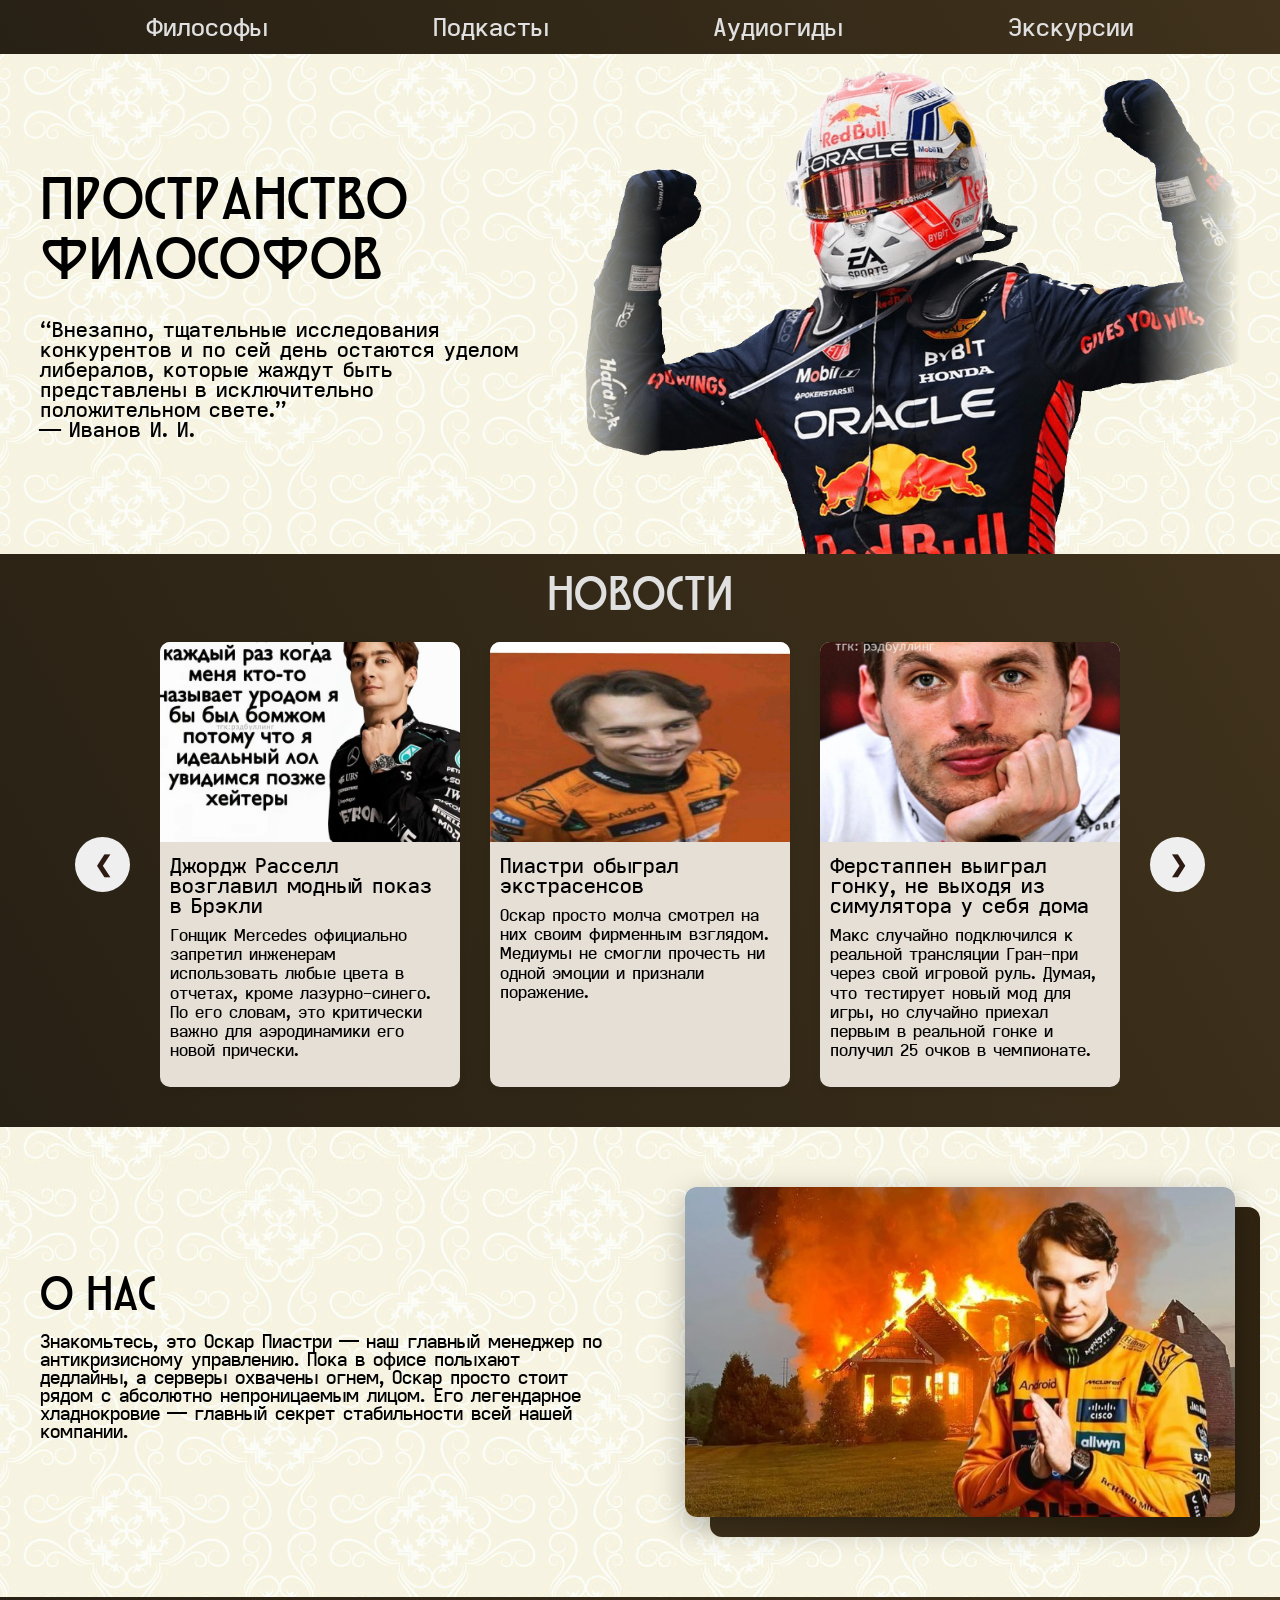
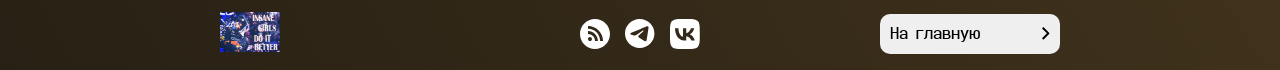
==== index.html @ c32da579 "aayyyy release beta" ====
<!DOCTYPE html>
<html lang="ru">
<head>
    <meta charset="UTF-8">
    <meta name="viewport" content="width=device-width, initial-scale=1.0">
    <link rel="stylesheet" href="css/reset.css">
    <link rel="stylesheet" href="css/normalize.css">
    <link rel="stylesheet" href="css/waaaaa.css">
    <script defer src="js/script.js"></script>
    <title>пупупу...</title>
</head>
<body>
    <header id = 'mew'>
        <nav class="navmenu-header">
            <div class="container">
                <ul class="navmenu-header__list" id="menu-links">
                    <li class="navmenu-header__item"><a class="navmenu-header__link" href="persona.html">Философы</a></li> 
                    <li class="navmenu-header__item"><a href="page2.html" class="navmenu-header__link">Подкасты</a></li>
                    <li class="navmenu-header__item"><a href="page3.html" class="navmenu-header__link">Аудиогиды</a></li>
                    <li class="navmenu-header__item"><a href="page4.html" class="navmenu-header__link">Экскурсии</a></li>
                </ul>
                <button class="navmenu-header__burg" id="burger-btn">
                    <span></span>
                    <span></span>
                    <span></span>
                </button>
            </div>
        </nav>
    </header>
    <main>
        <section class="sec1">
            <div class="container">
                <div class="sec1__left">
                    <h1 class="sec1__title">пространство философов</h1>
                    <p class="sec1__text">“Внезапно, тщательные исследования конкурентов и по сей день остаются уделом либералов, которые жаждут быть представлены в исключительно положительном свете.”<br>— Иванов И. И.</p>
                </div>
                <div class="sec1__right">
                    <img class="sec1__img" src="Плейсхолдеры/testwithouterase.png" alt="">
                </div>
            </div>
        </section>
        <section class="sec2">
            <div class="container">
                <h2 class="sec2__title">Новости</h2>
                <div class = "sec2__feed">
                    <button class="feed__btn" id="prev-btn">&#10094;</button>
                    <div class="sec2__feed-track" id="feed-container">
                        <div class="news-elem">
                            <img class="news-elem__img" src="Плейсхолдеры/chsv.png" alt="">
                            <h4 class="news-elem__title">Джордж Расселл возглавил модный показ в Брэкли</h4>
                            <p class="news-elem__text">Гонщик Mercedes официально запретил инженерам использовать любые цвета в отчетах, кроме лазурно-синего. По его словам, это критически важно для аэродинамики его новой прически.</p>
                        </div>
                        <div class="news-elem">
                            <img class="news-elem__img" src="Плейсхолдеры/hehe.png" alt="">
                            <h4 class="news-elem__title">Пиастри обыграл экстрасенсов</h4>
                            <p class="news-elem__text">Оскар просто молча смотрел на них своим фирменным взглядом. Медиумы не смогли прочесть ни одной эмоции и признали поражение.</p>
                        </div>
                        <div class="news-elem">
                            <img class="news-elem__img" src="Плейсхолдеры/maxxx.png" alt="">
                            <h4 class="news-elem__title"> Ферстаппен выиграл гонку, не выходя из симулятора у себя дома</h4>
                            <p class="news-elem__text">Макс случайно подключился к реальной трансляции Гран-при через свой игровой руль. Думая, что тестирует новый мод для игры, но случайно приехал первым в реальной гонке и получил 25 очков в чемпионате.</p>
                        </div>
                        <div class="news-elem">
                            <img class="news-elem__img" src="Плейсхолдеры/georgeeee.png" alt="">
                            <h4 class="news-elem__title"> Джордж Расселл ушел в монастырь ради Т-позы</h4>
                            <p class="news-elem__text"> Пилот Mercedes решил прокачать свое ментальное здоровье и отправился в горы. Местные жители утверждают, что Джордж уже три дня неподвижно стоит на вершине холма с раскинутыми руками, ловя сигналы Wi-Fi и идеальный баланс болида.</p>
                        </div>
                        <div class="news-elem">
                            <img class="news-elem__img" src="Плейсхолдеры/mxx.png" alt="">
                            <h4 class="news-elem__title"> Девушки рулят в Red Bull</h4>
                            <p class="news-elem__text">Команда официально признала, что женская половина фанатов разбирается в тактике пит-стопов намного лучше штатных инженеров. Болельщицы требуют выдать им болид.</p>
                        </div>
                    </div>
                    <button class="feed__btn" id = "next-btn">&#10095;</button>
                </div>
            </div>
        </section>
        <section class="sec3">
            <div class="container">
                <div class="sec3__left">
                    <h2 class="sec3__title">О нас</h2>
                    <p class="sec3__text">Знакомьтесь, это Оскар Пиастри — наш главный менеджер по антикризисному управлению. Пока в офисе полыхают дедлайны, а серверы охвачены огнем, Оскар просто стоит рядом с абсолютно непроницаемым лицом. Его легендарное хладнокровие — главный секрет стабильности всей нашей компании.</p>
                </div>
                <div class="sec3__right">
                    <div class="sec3__dec">
                        <div class="sec3__dec--bg"></div>
                        <img class="sec3__dec--img" src="Плейсхолдеры/wallap.png" alt="">
                    </div>
                </div>
            </div>
        </section>
    </main>
    <footer>
        <nav class="navmenu-footer">
            <div class="container">
                <a href="#mew"><img class="navmenu-footer__logo" src="Плейсхолдеры/mxx.png" alt=""></a>
                <div class="navmenu-footer__socmedia">
                    <img class="navmenu-footer__img" src="icons/rhs.svg" alt="">
                    <img class="navmenu-footer__img" src="icons/tg.svg" alt="">
                    <img class="navmenu-footer__img" src="icons/vk.svg" alt="">
                </div>
                <a href="#mew"><button class="navmenu-footer__btn"><div>На главную</div> <img src="icons/arrRIGHT.svg" alt=""></button></a>
                <button class="btn-up" id="btn-up">&#10096;</button>
            </div>
        </nav>
    </footer>
</body>
</html>
---- css/waaaaa.css ----
@charset "UTF-8";
* {
  box-sizing: border-box;
}

html {
  scroll-behavior: smooth;
}

@font-face {
  font-family: "wow";
  src: url(../fonts/fontbig.woff);
}
@font-face {
  font-family: "wowsmall";
  src: url(../fonts/ZapusSans-Medium.woff);
}
body {
  background-image: url(../img/background.png);
}

.container {
  max-width: 1200px;
  margin: 0 auto;
}
@media (min-width: 481px) and (max-width: 1024px) {
  .container {
    padding: 0 40px;
  }
}
@media (min-width: 1025px) and (max-width: 1200px) {
  .container {
    padding: 0 40px;
  }
}
@media (min-width: 371px) and (max-width: 480px) {
  .container {
    padding: 0 20px;
  }
}
@media (max-width: 370px) {
  .container {
    padding: 0 20px;
  }
}

.navmenu-header {
  background: linear-gradient(60deg, #272014 0%, #40321C 100%);
  padding: 15px 0;
}
.navmenu-header__list {
  display: flex;
  flex-direction: row;
  justify-content: space-evenly;
  gap: 60px;
}
@media (min-width: 481px) and (max-width: 1024px) {
  .navmenu-header__list {
    gap: 30px;
  }
}
@media (min-width: 371px) and (max-width: 480px) {
  .navmenu-header__list::before {
    content: "";
    position: absolute;
    top: -18px;
    right: 7px;
    border-left: 10px solid transparent;
    border-right: 10px solid transparent;
    border-bottom: 14px solid #222222;
    width: 0;
    height: 0;
  }
  .navmenu-header__list {
    display: flex;
    flex-direction: column;
    align-items: flex-start;
    gap: 20px;
    padding: 20px;
    position: fixed;
    top: 70px;
    right: 5%;
    width: 170px;
    background: #222222;
    border-radius: 8px;
    box-shadow: 0 10px 25px rgba(0, 0, 0, 0.5);
    z-index: 100;
    opacity: 0;
    visibility: hidden;
    transform: translateY(-10px);
    transition: transform 0.3s ease, opacity 0.3s ease, visibility 0.3s ease;
  }
}
@media (max-width: 370px) {
  .navmenu-header__list::before {
    content: "";
    position: absolute;
    top: -18px;
    right: 7px;
    border-left: 10px solid transparent;
    border-right: 10px solid transparent;
    border-bottom: 14px solid #222222;
    width: 0;
    height: 0;
  }
  .navmenu-header__list {
    display: flex;
    flex-direction: column;
    align-items: flex-start;
    gap: 20px;
    padding: 20px;
    position: fixed;
    top: 70px;
    right: 5%;
    width: 170px;
    background: #222222;
    border-radius: 8px;
    box-shadow: 0 10px 25px rgba(0, 0, 0, 0.5);
    z-index: 100;
    opacity: 0;
    visibility: hidden;
    transform: translateY(-10px);
    transition: transform 0.3s ease, opacity 0.3s ease, visibility 0.3s ease;
  }
}
@media (min-width: 371px) and (max-width: 480px) {
  .navmenu-header__list--open {
    opacity: 1 !important;
    visibility: visible !important;
    transform: translateY(0) !important;
  }
}
@media (max-width: 370px) {
  .navmenu-header__list--open {
    opacity: 1 !important;
    visibility: visible !important;
    transform: translateY(0) !important;
  }
}
.navmenu-header__burg {
  display: none;
}
@media (max-width: 370px) {
  .navmenu-header__burg {
    z-index: 101;
    display: flex;
    flex-direction: column;
    justify-content: space-between;
    width: 30px;
    height: 20px;
    background: transparent;
    border: none;
    cursor: pointer;
    padding: 0;
    margin-left: auto;
  }
  .navmenu-header__burg span {
    display: block;
    width: 100%;
    height: 3px;
    background: #e0e0e0;
    border-radius: 2px;
  }
}
@media (min-width: 371px) and (max-width: 480px) {
  .navmenu-header__burg {
    z-index: 101;
    display: flex;
    flex-direction: column;
    justify-content: space-between;
    width: 30px;
    height: 20px;
    background: transparent;
    border: none;
    cursor: pointer;
    padding: 0;
    margin-left: auto;
  }
  .navmenu-header__burg span {
    display: block;
    width: 100%;
    height: 3px;
    background: #e0e0e0;
    border-radius: 2px;
  }
}
.navmenu-header__item {
  font-family: "wowsmall";
  color: #e0e0e0;
  font-size: 24px;
}
@media (min-width: 481px) and (max-width: 1024px) {
  .navmenu-header__item {
    font-size: 20px;
  }
}
@media (min-width: 371px) and (max-width: 480px) {
  .navmenu-header__item {
    font-size: 20px;
  }
}
@media (max-width: 370px) {
  .navmenu-header__item {
    font-size: 20px;
  }
}
.navmenu-header__link {
  position: relative;
  text-decoration: none;
  color: #e0e0e0;
  display: inline-block;
}
.navmenu-header__link::after {
  content: "";
  position: absolute;
  bottom: -2px;
  left: 50%;
  width: 0;
  height: 3px;
  background-color: #e0e0e0;
  transition: width 0.3s ease, left 0.3s ease;
}
.navmenu-header__link:hover::after {
  left: 0;
  width: 100%;
}

.sec1 .container {
  display: flex;
  justify-content: space-between;
  align-items: center;
  gap: 40px;
}
@media (min-width: 481px) and (max-width: 1024px) {
  .sec1 .container {
    gap: 30px;
  }
}
@media (min-width: 371px) and (max-width: 480px) {
  .sec1 .container {
    margin-top: 15px;
    align-items: center;
    flex-direction: column;
    gap: 10px;
  }
}
@media (max-width: 370px) {
  .sec1 .container {
    margin-top: 15px;
    align-items: center;
    flex-direction: column;
    gap: 10px;
  }
}
.sec1__left {
  max-width: 40%;
  display: flex;
  flex-direction: column;
}
@media (min-width: 481px) and (max-width: 1024px) {
  .sec1__left {
    max-width: 70%;
  }
}
@media (min-width: 371px) and (max-width: 480px) {
  .sec1__left {
    max-width: 100%;
  }
}
@media (max-width: 370px) {
  .sec1__left {
    max-width: 100%;
  }
}
.sec1__title {
  font-family: "wow";
  font-size: 60px;
  margin: 15px 0;
}
@media (min-width: 481px) and (max-width: 1024px) {
  .sec1__title {
    font-size: 48px;
    margin-bottom: 20px;
  }
}
@media (min-width: 371px) and (max-width: 480px) {
  .sec1__title {
    font-size: 48px;
    margin-bottom: 0;
  }
}
@media (max-width: 370px) {
  .sec1__title {
    font-size: 45px;
    margin-bottom: 0;
  }
}
.sec1__text {
  font-family: "wowsmall";
  margin: 10px 0;
  font-size: 20px;
}
@media (min-width: 371px) and (max-width: 480px) {
  .sec1__text {
    font-size: 18px;
    max-width: 100%;
    margin-bottom: 15px;
  }
}
@media (max-width: 370px) {
  .sec1__text {
    font-size: 18px;
    max-width: 100%;
    margin-bottom: 15px;
  }
}
.sec1__right {
  display: flex;
  max-width: 70%;
  -webkit-mask-image: linear-gradient(to left, rgba(0, 0, 0, 0) 0%, rgb(0, 0, 0) 15%, rgb(0, 0, 0) 85%, rgba(0, 0, 0, 0) 100%);
  mask-image: linear-gradient(to left, rgba(0, 0, 0, 0) 0%, rgb(0, 0, 0) 15%, rgb(0, 0, 0) 85%, rgba(0, 0, 0, 0) 100%);
}
@media (min-width: 481px) and (max-width: 1024px) {
  .sec1__right {
    max-width: 50%;
  }
}
@media (min-width: 371px) and (max-width: 480px) {
  .sec1__right {
    max-width: 100%;
  }
}
@media (max-width: 370px) {
  .sec1__right {
    max-width: 100%;
  }
}
.sec1__img {
  width: 100%;
  max-width: 950px;
  height: 500px;
  -o-object-fit: cover;
     object-fit: cover;
}
@media (min-width: 481px) and (max-width: 1024px) {
  .sec1__img {
    width: 384px;
    height: 520px;
  }
}
@media (min-width: 371px) and (max-width: 480px) {
  .sec1__img {
    clip-path: inset(0 0 15% 0);
    margin-top: -15px;
    margin-bottom: -30%;
  }
}
@media (max-width: 370px) {
  .sec1__img {
    clip-path: inset(0 0 15% 0);
    margin-top: -15px;
    margin-bottom: -30%;
  }
}

.sec2 {
  background: linear-gradient(60deg, #272014 0%, #40321C 100%);
  padding: 10px 0 30px 0;
}
.sec2 .container {
  display: flex;
  flex-direction: column;
  align-items: center;
}
@media (min-width: 481px) and (max-width: 1024px) {
  .sec2 .container {
    padding: 0 40px;
  }
}
.sec2__title {
  font-family: "wow";
  color: #e0e0e0;
  margin: 10px;
  font-size: 48px;
}
@media (min-width: 481px) and (max-width: 1024px) {
  .sec2__title {
    font-size: 40px;
  }
}
.sec2__feed {
  display: flex;
  flex-direction: row;
  align-items: center; /* Центрирует стрелки и дорожку по вертикали */
  justify-content: center; /* Центрирует всю пачку по центру экрана */
  gap: 30px;
}
.sec2__feed-track {
  display: flex;
  flex-direction: row;
  gap: 30px;
  max-width: 960px;
  overflow-x: auto;
  scroll-behavior: smooth;
}
.sec2__feed-track::-webkit-scrollbar {
  display: none;
}
@media (min-width: 481px) and (max-width: 1024px) {
  .sec2__feed-track {
    width: 630px;
    justify-content: flex-start;
    -webkit-mask-image: linear-gradient(to right, rgba(0, 0, 0, 0) 0%, rgb(0, 0, 0) 20%, rgb(0, 0, 0) 80%, rgba(0, 0, 0, 0) 100%);
    mask-image: linear-gradient(to right, rgba(0, 0, 0, 0) 0%, rgb(0, 0, 0) 5%, rgb(0, 0, 0) 95%, rgba(0, 0, 0, 0) 100%);
  }
}
@media (min-width: 1025px) and (max-width: 1200px) {
  .sec2__feed-track {
    width: 640px;
    padding: 0 10px 0 10px;
    -webkit-mask-image: linear-gradient(to right, rgba(0, 0, 0, 0) 0%, rgb(0, 0, 0) 5%, rgb(0, 0, 0) 95%, rgba(0, 0, 0, 0) 100%);
            mask-image: linear-gradient(to right, rgba(0, 0, 0, 0) 0%, rgb(0, 0, 0) 5%, rgb(0, 0, 0) 95%, rgba(0, 0, 0, 0) 100%);
  }
}
@media (min-width: 371px) and (max-width: 480px) {
  .sec2__feed-track {
    padding: 0 20px;
    width: 375px;
    -webkit-mask-image: linear-gradient(to right, rgba(0, 0, 0, 0) 0%, rgb(0, 0, 0) 5%, rgb(0, 0, 0) 95%, rgba(0, 0, 0, 0) 100%);
            mask-image: linear-gradient(to right, rgba(0, 0, 0, 0) 0%, rgb(0, 0, 0) 5%, rgb(0, 0, 0) 95%, rgba(0, 0, 0, 0) 100%);
  }
}
@media (max-width: 370px) {
  .sec2__feed-track {
    padding: 0 10px;
    width: 320px;
    -webkit-mask-image: linear-gradient(to right, rgba(0, 0, 0, 0) 0%, rgb(0, 0, 0) 5%, rgb(0, 0, 0) 95%, rgba(0, 0, 0, 0) 100%);
            mask-image: linear-gradient(to right, rgba(0, 0, 0, 0) 0%, rgb(0, 0, 0) 5%, rgb(0, 0, 0) 95%, rgba(0, 0, 0, 0) 100%);
  }
}

.feed__btn {
  width: 55px;
  height: 55px;
  border-radius: 50%;
  border: none;
  padding: 8px;
  cursor: pointer;
  flex-shrink: 0;
  display: flex;
  align-items: center;
  justify-content: center;
  font-size: 22px;
  font-weight: 900;
  line-height: 0;
  color: #2D1A12;
  transition: background-color 0.2s ease;
}
@media (min-width: 481px) and (max-width: 1024px) {
  .feed__btn {
    display: none;
  }
}
@media (min-width: 371px) and (max-width: 480px) {
  .feed__btn {
    display: none;
  }
}
@media (max-width: 370px) {
  .feed__btn {
    display: none;
  }
}
.feed__btn:hover {
  background-color: #ccc6c6;
}
.feed__btn:active {
  background-color: #e0e0e0;
  transform: scale(0.96);
}
.feed__btn img {
  width: 10px;
  height: auto;
  display: block;
}

.news-elem {
  margin: 10px 0 10px 0;
  border-radius: 10px;
  height: 445px;
  width: 300px;
  flex-shrink: 0;
  background-color: #E6DFD6;
  box-shadow: 0 4px 10px rgba(0, 0, 0, 0.05);
  transition: margin-top 0.3s ease, box-shadow 0.3s ease;
}
@media (min-width: 481px) and (max-width: 1024px) {
  .news-elem {
    width: 50%;
    height: 450px;
  }
}
@media (min-width: 1025px) and (max-width: 1200px) {
  .news-elem {
    max-width: 100%;
    height: 445px;
  }
}
@media (min-width: 371px) and (max-width: 480px) {
  .news-elem {
    width: 100%;
    height: 420px;
  }
}
@media (max-width: 370px) {
  .news-elem {
    width: 300px;
    height: 450px;
  }
}
.news-elem:hover {
  margin-top: 0px;
  box-shadow: 0 15px 30px rgba(0, 0, 0, 0.15);
}
.news-elem__title {
  font-family: "wowsmall";
  font-weight: 500;
  font-size: 20px;
  margin: 10px 10px;
}
@media (min-width: 481px) and (max-width: 1024px) {
  .news-elem__title {
    font-size: 18px;
  }
}
.news-elem__text {
  font-family: "wowsmall";
  margin: 10px 10px;
  font-size: 16px;
  line-height: 1.2;
}
.news-elem__img {
  border-radius: 10px 10px 0 0;
  width: 100%;
  height: 200px;
  -o-object-fit: cover;
     object-fit: cover;
}

.sec3 {
  padding: 60px 0 80px 0;
}
@media (min-width: 481px) and (max-width: 1024px) {
  .sec3 {
    padding: 30px 0 50px 0;
  }
}
@media (max-width: 370px) {
  .sec3 {
    padding: 30px 0 50px 0;
  }
}
@media (min-width: 371px) and (max-width: 480px) {
  .sec3 {
    padding: 30px 0 50px 0;
  }
}
.sec3 .container {
  display: flex;
  flex-direction: row;
  align-items: center;
  justify-content: space-between;
  gap: 50px;
}
@media (min-width: 481px) and (max-width: 1024px) {
  .sec3 .container {
    gap: 30px;
  }
}
@media (min-width: 371px) and (max-width: 480px) {
  .sec3 .container {
    flex-direction: column;
    gap: 30px;
  }
}
@media (max-width: 370px) {
  .sec3 .container {
    flex-direction: column;
    gap: 30px;
  }
}
.sec3__title {
  font-family: "wow";
  font-size: 48px;
  margin: 10px 0;
}
@media (min-width: 481px) and (max-width: 1024px) {
  .sec3__title {
    font-size: 40px;
  }
}
.sec3__text {
  font-family: "wowsmall";
  font-size: 18px;
}
.sec3__left {
  flex: 1;
  color: black;
}
@media (max-width: 370px) {
  .sec3__left {
    width: 100%;
  }
}
@media (min-width: 371px) and (max-width: 480px) {
  .sec3__left {
    width: 100%;
  }
}
@media (min-width: 481px) and (max-width: 1024px) {
  .sec3__left {
    max-width: 70%;
  }
}
@media (min-width: 1025px) and (max-width: 1200px) {
  .sec3__left {
    max-width: 60%;
  }
}
.sec3__right {
  flex: 1;
  display: flex;
  justify-content: flex-end;
}
@media (max-width: 370px) {
  .sec3__right {
    width: 100%;
    display: flex;
    justify-content: center;
    height: 320px;
  }
}
@media (min-width: 371px) and (max-width: 480px) {
  .sec3__right {
    width: 100%;
    display: flex;
    justify-content: center;
    height: 320px;
  }
}
@media (min-width: 481px) and (max-width: 1024px) {
  .sec3__right {
    max-width: 30%;
  }
}
@media (min-width: 1025px) and (max-width: 1200px) {
  .sec3__right {
    max-width: 40%;
  }
}
.sec3__dec {
  position: relative;
  width: 550px;
  height: 330px;
}
@media (max-width: 370px) {
  .sec3__dec {
    width: 300px;
    height: 300px;
  }
}
@media (min-width: 371px) and (max-width: 480px) {
  .sec3__dec {
    width: 320px;
    height: 300px;
  }
}
@media (min-width: 481px) and (max-width: 1024px) {
  .sec3__dec {
    width: 100%;
    height: 300px;
  }
}
@media (min-width: 1025px) and (max-width: 1200px) {
  .sec3__dec {
    width: 100%;
    height: 300px;
  }
}
.sec3__dec--img {
  position: absolute;
  top: 0;
  left: -5px;
  width: 100%;
  height: 100%;
  -o-object-fit: cover;
     object-fit: cover;
  z-index: 2;
  border-radius: 12px;
  box-shadow: 0 10px 30px rgba(0, 0, 0, 0.3);
}
.sec3__dec--bg {
  position: absolute;
  top: 20px;
  left: 20px;
  width: 100%;
  height: 100%;
  background: linear-gradient(-90deg, #302411 0%, #40321C 100%);
  z-index: 1;
  border-radius: 12px;
}
@media (min-width: 371px) and (max-width: 480px) {
  .sec3__dec--bg {
    top: 10px;
    left: 5px;
  }
}
@media (max-width: 370px) {
  .sec3__dec--bg {
    top: 10px;
    left: 5px;
  }
}

.navmenu-footer {
  background: linear-gradient(60deg, #272014 0%, #40321C 100%);
  padding: 15px 0;
}
.navmenu-footer a {
  text-decoration: none;
}
.navmenu-footer .container {
  display: flex;
  flex-direction: row;
  justify-content: space-evenly;
  align-items: center;
}
.navmenu-footer__logo {
  width: 60px;
  height: 40px;
  margin-right: 120px;
}
@media (max-width: 370px) {
  .navmenu-footer__logo {
    margin-right: 0;
  }
}
@media (min-width: 371px) and (max-width: 480px) {
  .navmenu-footer__logo {
    margin-right: 0;
  }
}
.navmenu-footer__socmedia {
  display: flex;
  gap: 15px;
  align-items: center;
}
.navmenu-footer__img {
  width: 30px;
  height: 30px;
  -o-object-fit: contain;
     object-fit: contain;
}
.navmenu-footer__btn {
  text-decoration: none;
  font-family: "wowsmall";
  display: flex;
  flex-direction: row;
  justify-content: space-between;
  align-items: center;
  width: 180px;
  height: 40px;
  border: none;
  border-radius: 10px;
  padding: 10px;
  transition: background-color 0.2s ease;
}
.navmenu-footer__btn:hover {
  background-color: #ccc6c6;
}
.navmenu-footer__btn:active {
  background-color: #e0e0e0;
  transform: scale(0.96);
}
@media (max-width: 370px) {
  .navmenu-footer__btn {
    display: none;
  }
}
@media (min-width: 371px) and (max-width: 480px) {
  .navmenu-footer__btn {
    display: none;
  }
}

.btn-up {
  display: none;
}
@media (max-width: 370px) {
  .btn-up {
    transform: translateY(20px) rotate(-90deg);
    position: fixed;
    bottom: 30px;
    right: 20px;
    z-index: 1000;
    width: 50px;
    height: 50px;
    border-radius: 50%;
    border: none;
    background-color: #e0e0e0;
    color: linear-gradient(60deg, #272014 0%, #40321C 100%);
    cursor: pointer;
    display: flex;
    align-items: center;
    justify-content: center;
    font-size: 24px;
    line-height: 0;
    opacity: 0;
    visibility: hidden;
    transform: translateY(20px);
    transition: all 0.3s ease;
  }
  .btn-up--visible {
    opacity: 1;
    visibility: visible;
    transform: translateY(0) rotate(90deg);
  }
  .btn-up:hover {
    background-color: #4A2E22;
  }
  .btn-up:active {
    transform: scale(0.95);
  }
}
@media (min-width: 371px) and (max-width: 480px) {
  .btn-up {
    transform: translateY(20px) rotate(-90deg);
    position: fixed;
    bottom: 30px;
    right: 20px;
    z-index: 1000;
    width: 50px;
    height: 50px;
    border-radius: 50%;
    border: none;
    background-color: #e0e0e0;
    color: linear-gradient(60deg, #272014 0%, #40321C 100%);
    cursor: pointer;
    display: flex;
    align-items: center;
    justify-content: center;
    font-size: 24px;
    line-height: 0;
    opacity: 0;
    visibility: hidden;
    transform: translateY(20px);
    transition: all 0.3s ease;
  }
  .btn-up--visible {
    opacity: 1;
    visibility: visible;
    transform: translateY(0) rotate(90deg);
  }
  .btn-up:hover {
    background-color: #4A2E22;
  }
  .btn-up:active {
    transform: scale(0.95);
  }
}/*# sourceMappingURL=waaaaa.css.map */
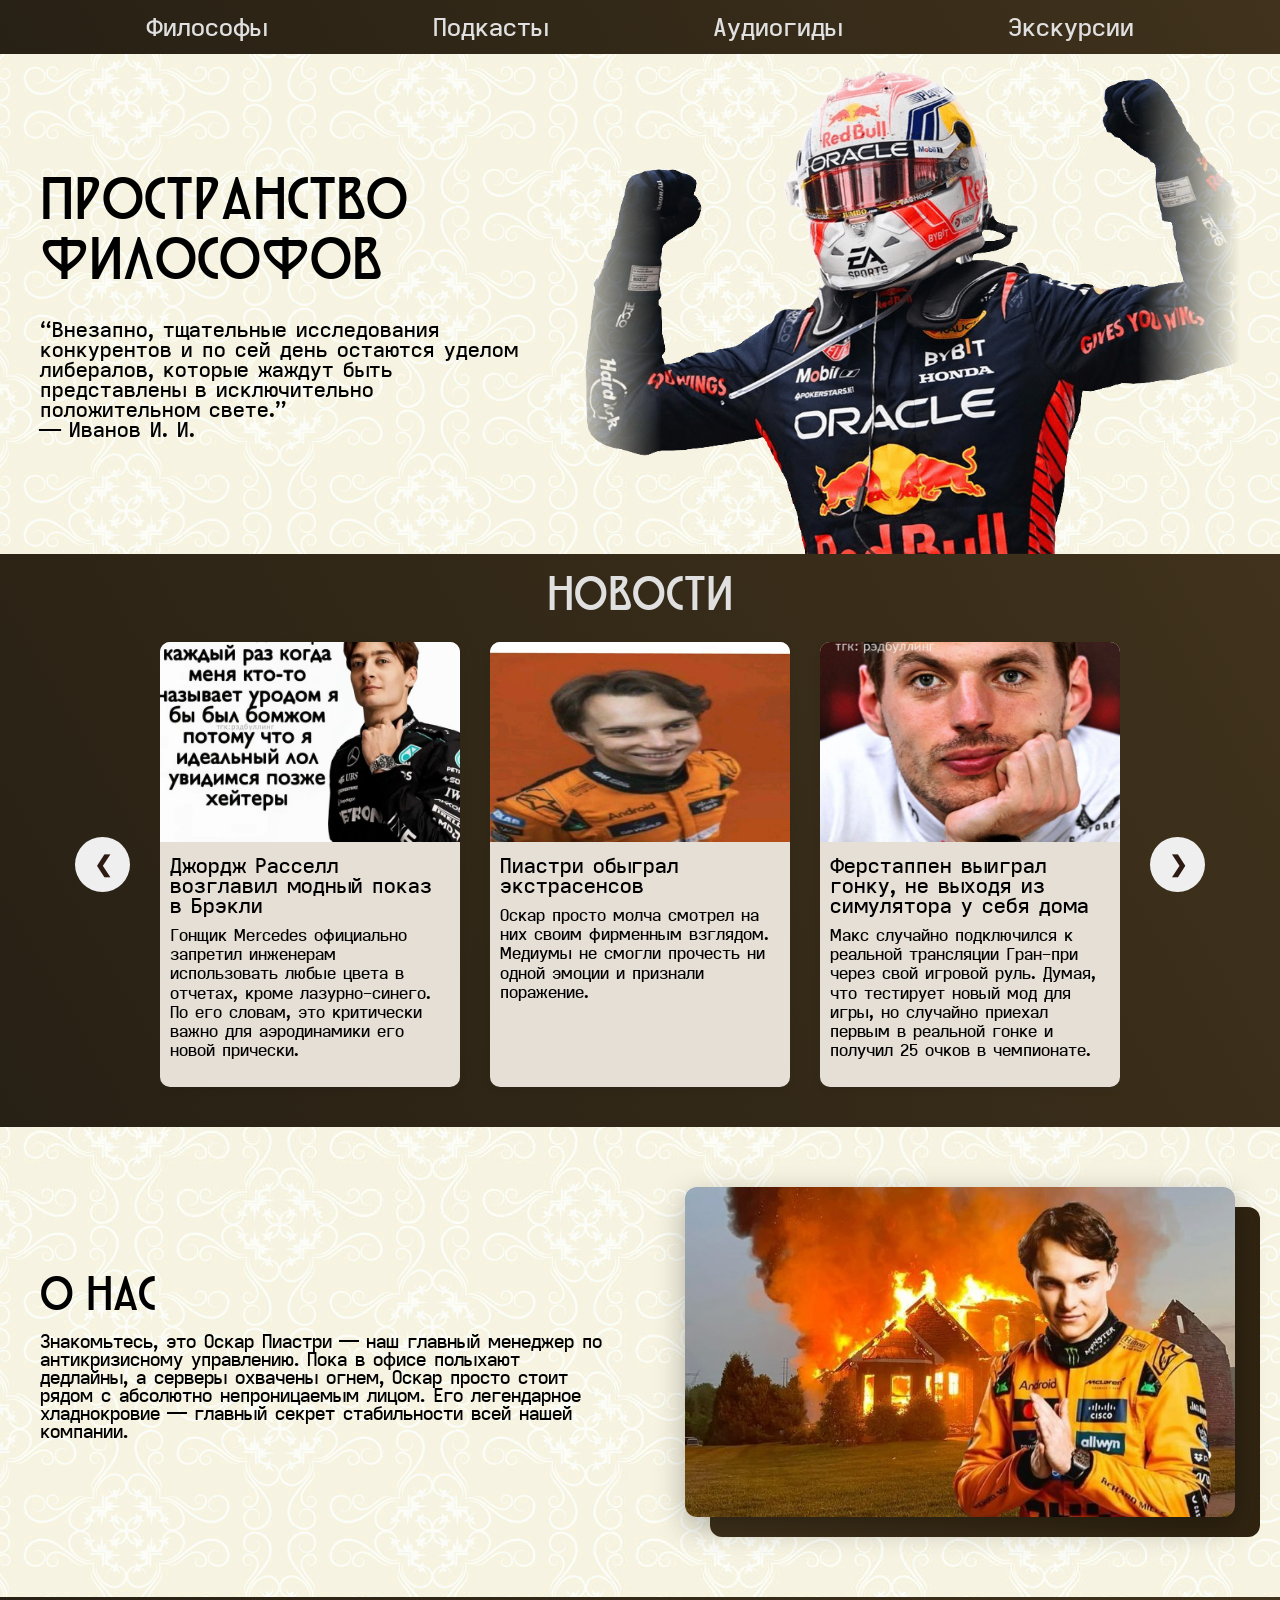
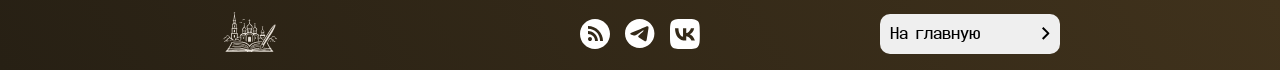
==== commit 8a5ee071: "new ver" ====
--- a/index.html
+++ b/index.html
@@ -32,10 +32,10 @@
             <div class="container">
                 <div class="sec1__left">
                     <h1 class="sec1__title">пространство философов</h1>
-                    <p class="sec1__text">“Внезапно, тщательные исследования конкурентов и по сей день остаются уделом либералов, которые жаждут быть представлены в исключительно положительном свете.”<br>— Иванов И. И.</p>
+                    <p class="sec1__text" id = "rand-text">“Внезапно, тщательные исследования конкурентов и по сей день остаются уделом либералов, которые жаждут быть представлены в исключительно положительном свете.”<br>— Иванов И. И.</p>
                 </div>
                 <div class="sec1__right">
-                    <img class="sec1__img" src="Плейсхолдеры/testwithouterase.png" alt="">
+                    <img class="sec1__img" id="rand-photo" src="Плейсхолдеры/testwithouterase.png" alt="">
                 </div>
             </div>
         </section>
@@ -93,7 +93,7 @@
     <footer>
         <nav class="navmenu-footer">
             <div class="container">
-                <a href="#mew"><img class="navmenu-footer__logo" src="Плейсхолдеры/mxx.png" alt=""></a>
+                <a href="#mew"><img class="navmenu-footer__logo" src="img/logos/лого.svg" alt=""></a>
                 <div class="navmenu-footer__socmedia">
                     <img class="navmenu-footer__img" src="icons/rhs.svg" alt="">
                     <img class="navmenu-footer__img" src="icons/tg.svg" alt="">
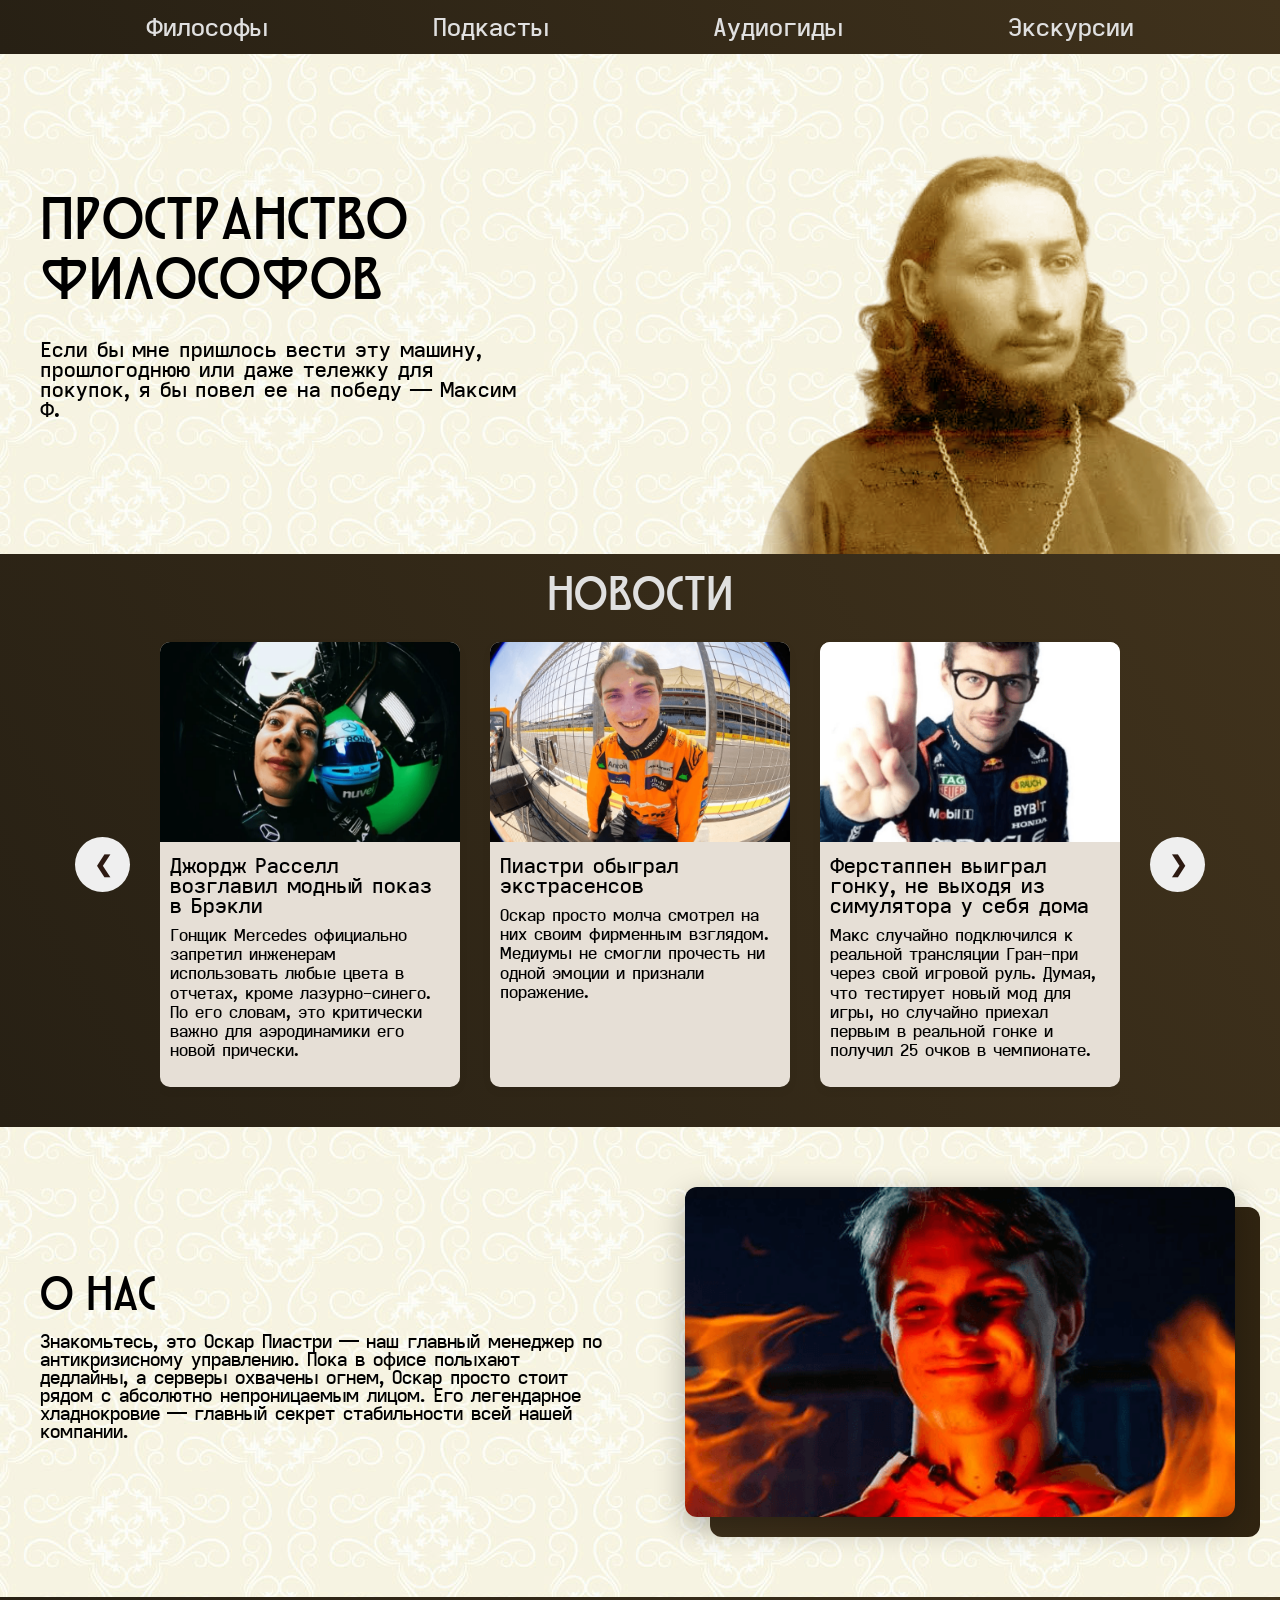
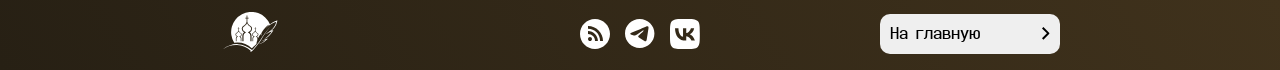
==== commit ddff1f9b: "update" ====
--- a/index.html
+++ b/index.html
@@ -5,7 +5,7 @@
     <meta name="viewport" content="width=device-width, initial-scale=1.0">
     <link rel="stylesheet" href="css/reset.css">
     <link rel="stylesheet" href="css/normalize.css">
-    <link rel="stylesheet" href="css/waaaaa.css">
+    <link rel="stylesheet" href="css/style.css">
     <script defer src="js/script.js"></script>
     <title>пупупу...</title>
 </head>
@@ -35,7 +35,7 @@
                     <p class="sec1__text" id = "rand-text">“Внезапно, тщательные исследования конкурентов и по сей день остаются уделом либералов, которые жаждут быть представлены в исключительно положительном свете.”<br>— Иванов И. И.</p>
                 </div>
                 <div class="sec1__right">
-                    <img class="sec1__img" id="rand-photo" src="Плейсхолдеры/testwithouterase.png" alt="">
+                    <img class="sec1__img" id="rand-photo" src="" alt="">
                 </div>
             </div>
         </section>
@@ -46,28 +46,28 @@
                     <button class="feed__btn" id="prev-btn">&#10094;</button>
                     <div class="sec2__feed-track" id="feed-container">
                         <div class="news-elem">
-                            <img class="news-elem__img" src="Плейсхолдеры/chsv.png" alt="">
-                            <h4 class="news-elem__title">Джордж Расселл возглавил модный показ в Брэкли</h4>
+                            <img class="news-elem__img" src="Плейсхолдеры/grclose.png" alt="">
+                            <h3 class="news-elem__title">Джордж Расселл возглавил модный показ в Брэкли</h3>
                             <p class="news-elem__text">Гонщик Mercedes официально запретил инженерам использовать любые цвета в отчетах, кроме лазурно-синего. По его словам, это критически важно для аэродинамики его новой прически.</p>
                         </div>
                         <div class="news-elem">
-                            <img class="news-elem__img" src="Плейсхолдеры/hehe.png" alt="">
-                            <h4 class="news-elem__title">Пиастри обыграл экстрасенсов</h4>
+                            <img class="news-elem__img" src="Плейсхолдеры/opclose.png" alt="">
+                            <h3 class="news-elem__title">Пиастри обыграл экстрасенсов</h3>
                             <p class="news-elem__text">Оскар просто молча смотрел на них своим фирменным взглядом. Медиумы не смогли прочесть ни одной эмоции и признали поражение.</p>
                         </div>
                         <div class="news-elem">
-                            <img class="news-elem__img" src="Плейсхолдеры/maxxx.png" alt="">
-                            <h4 class="news-elem__title"> Ферстаппен выиграл гонку, не выходя из симулятора у себя дома</h4>
+                            <img class="news-elem__img" src="Плейсхолдеры/mfclose.png" alt="">
+                            <h3 class="news-elem__title"> Ферстаппен выиграл гонку, не выходя из симулятора у себя дома</h3>
                             <p class="news-elem__text">Макс случайно подключился к реальной трансляции Гран-при через свой игровой руль. Думая, что тестирует новый мод для игры, но случайно приехал первым в реальной гонке и получил 25 очков в чемпионате.</p>
                         </div>
                         <div class="news-elem">
-                            <img class="news-elem__img" src="Плейсхолдеры/georgeeee.png" alt="">
-                            <h4 class="news-elem__title"> Джордж Расселл ушел в монастырь ради Т-позы</h4>
+                            <img class="news-elem__img" src="Плейсхолдеры/grrealclose.png" alt="">
+                            <h3 class="news-elem__title"> Джордж Расселл ушел в монастырь ради Т-позы</h3>
                             <p class="news-elem__text"> Пилот Mercedes решил прокачать свое ментальное здоровье и отправился в горы. Местные жители утверждают, что Джордж уже три дня неподвижно стоит на вершине холма с раскинутыми руками, ловя сигналы Wi-Fi и идеальный баланс болида.</p>
                         </div>
                         <div class="news-elem">
-                            <img class="news-elem__img" src="Плейсхолдеры/mxx.png" alt="">
-                            <h4 class="news-elem__title"> Девушки рулят в Red Bull</h4>
+                            <img class="news-elem__img" src="Плейсхолдеры/mxlv.png" alt="">
+                            <h3 class="news-elem__title"> Девушки рулят в Red Bull</h3>
                             <p class="news-elem__text">Команда официально признала, что женская половина фанатов разбирается в тактике пит-стопов намного лучше штатных инженеров. Болельщицы требуют выдать им болид.</p>
                         </div>
                     </div>
@@ -84,7 +84,7 @@
                 <div class="sec3__right">
                     <div class="sec3__dec">
                         <div class="sec3__dec--bg"></div>
-                        <img class="sec3__dec--img" src="Плейсхолдеры/wallap.png" alt="">
+                        <img class="sec3__dec--img" src="Плейсхолдеры/opfire.png" alt="">
                     </div>
                 </div>
             </div>
@@ -99,7 +99,7 @@
                     <img class="navmenu-footer__img" src="icons/tg.svg" alt="">
                     <img class="navmenu-footer__img" src="icons/vk.svg" alt="">
                 </div>
-                <a href="#mew"><button class="navmenu-footer__btn"><div>На главную</div> <img src="icons/arrRIGHT.svg" alt=""></button></a>
+                <button class="navmenu-footer__btn" onclick="document.getElementById('mew').scrollIntoView({behavior: 'smooth'});">На главную<img src="icons/arrRIGHT.svg" alt=""></button>
                 <button class="btn-up" id="btn-up">&#10096;</button>
             </div>
         </nav>
--- a/css/style.css
+++ b/css/style.css
@@ -0,0 +1 @@
+@charset "UTF-8";.sec2__feed-track,html{scroll-behavior:smooth}.navmenu-footer a,.navmenu-footer__btn{text-decoration:none}*{box-sizing:border-box}@font-face{font-family:wow;src:url(../fonts/fontbig.woff)}@font-face{font-family:wowsmall;src:url(../fonts/ZapusSans-Medium.woff)}body{background-image:url(../img/background.png)}.container{max-width:1200px;margin:0 auto}@media (min-width:1025px) and (max-width:1200px){.container{padding:0 40px}}.navmenu-footer,.navmenu-header{background:linear-gradient(60deg,#272014 0,#40321c 100%);padding:15px 0}.navmenu-header__list{display:flex;flex-direction:row;justify-content:space-evenly;gap:60px}@media (min-width:481px) and (max-width:1024px){.container{padding:0 40px}.navmenu-header__list{gap:30px}}@media (min-width:371px) and (max-width:480px){.container{padding:0 20px}.navmenu-header__list::before{content:"";position:absolute;top:-18px;right:7px;border-left:10px solid transparent;border-right:10px solid transparent;border-bottom:14px solid #222;width:0;height:0}.navmenu-header__list{display:flex;flex-direction:column;align-items:flex-start;gap:20px;padding:20px;position:fixed;top:70px;right:5%;width:170px;background:#222;border-radius:8px;box-shadow:0 10px 25px rgba(0,0,0,.5);z-index:100;opacity:0;visibility:hidden;transform:translateY(-10px);transition:transform .3s,opacity .3s,visibility .3s}}.navmenu-header__burg{display:none}.navmenu-header__item{font-family:wowsmall;color:#e0e0e0;font-size:24px}@media (max-width:370px){.container{padding:0 20px}.navmenu-header__list::before{content:"";position:absolute;top:-18px;right:7px;border-left:10px solid transparent;border-right:10px solid transparent;border-bottom:14px solid #222;width:0;height:0}.navmenu-header__list{display:flex;flex-direction:column;align-items:flex-start;gap:20px;padding:20px;position:fixed;top:70px;right:5%;width:170px;background:#222;border-radius:8px;box-shadow:0 10px 25px rgba(0,0,0,.5);z-index:100;opacity:0;visibility:hidden;transform:translateY(-10px);transition:transform .3s,opacity .3s,visibility .3s}.navmenu-header__list--open{opacity:1!important;visibility:visible!important;transform:translateY(0)!important}.navmenu-header__burg{z-index:101;display:flex;flex-direction:column;justify-content:space-between;width:30px;height:20px;background:0 0;border:none;cursor:pointer;padding:0;margin-left:auto}.navmenu-header__burg span{display:block;width:100%;height:3px;background:#e0e0e0;border-radius:2px}.navmenu-header__item{font-size:20px}}.navmenu-header__link{position:relative;text-decoration:none;color:#e0e0e0;display:inline-block}.navmenu-header__link::after{content:"";position:absolute;bottom:-2px;left:50%;width:0;height:3px;background-color:#e0e0e0;transition:width .3s,left .3s}.navmenu-header__link:hover::after{left:0;width:100%}.sec1 .container{display:flex;justify-content:space-between;align-items:center;gap:40px}@media (min-width:481px) and (max-width:1024px){.navmenu-header__item{font-size:20px}.sec1 .container{gap:30px}}@media (min-width:371px) and (max-width:480px){.navmenu-header__list--open{opacity:1!important;visibility:visible!important;transform:translateY(0)!important}.navmenu-header__burg{z-index:101;display:flex;flex-direction:column;justify-content:space-between;width:30px;height:20px;background:0 0;border:none;cursor:pointer;padding:0;margin-left:auto}.navmenu-header__burg span{display:block;width:100%;height:3px;background:#e0e0e0;border-radius:2px}.navmenu-header__item{font-size:20px}.sec1 .container{margin-top:15px;align-items:center;flex-direction:column;gap:10px}}.sec1__left{max-width:40%;display:flex;flex-direction:column}.sec1__title{font-family:wow;font-size:60px;margin:15px 0}@media (min-width:481px) and (max-width:1024px){.sec1__left{max-width:70%}.sec1__title{font-size:48px;margin-bottom:20px}}@media (min-width:371px) and (max-width:480px){.sec1__left{max-width:100%}.sec1__title{font-size:48px;margin-bottom:0}}.sec1__text{font-family:wowsmall;margin:10px 0;font-size:20px}.sec1__right{display:flex;max-width:70%;-webkit-mask-image:linear-gradient(to left,rgba(0,0,0,0) 0%,rgb(0,0,0) 15%,rgb(0,0,0) 85%,rgba(0,0,0,0) 100%);mask-image:linear-gradient(to left,rgba(0,0,0,0) 0%,rgb(0,0,0) 15%,rgb(0,0,0) 85%,rgba(0,0,0,0) 100%)}.sec1__img{width:100%;max-width:950px;height:500px;-o-object-fit:cover;object-fit:cover}.sec2{background:linear-gradient(60deg,#272014 0,#40321c 100%);padding:10px 0 30px}.sec2 .container{display:flex;flex-direction:column;align-items:center}.sec2__title{font-family:wow;color:#e0e0e0;margin:10px;font-size:48px}.sec2__feed{display:flex;flex-direction:row;align-items:center;justify-content:center;gap:30px}.sec2__feed-track{display:flex;flex-direction:row;gap:30px;max-width:960px;overflow-x:auto}.sec2__feed-track::-webkit-scrollbar{display:none}@media (min-width:481px) and (max-width:1024px){.sec1__right{max-width:50%}.sec1__img{width:384px;height:520px}.sec2 .container{padding:0 40px}.sec2__title{font-size:40px}.sec2__feed-track{width:630px;justify-content:flex-start;-webkit-mask-image:linear-gradient(to right,rgba(0,0,0,0) 0%,rgb(0,0,0) 20%,rgb(0,0,0) 80%,rgba(0,0,0,0) 100%);mask-image:linear-gradient(to right,rgba(0,0,0,0) 0%,rgb(0,0,0) 5%,rgb(0,0,0) 95%,rgba(0,0,0,0) 100%)}}@media (min-width:1025px) and (max-width:1200px){.sec2__feed-track{width:640px;padding:0 10px;-webkit-mask-image:linear-gradient(to right,rgba(0,0,0,0) 0%,rgb(0,0,0) 5%,rgb(0,0,0) 95%,rgba(0,0,0,0) 100%);mask-image:linear-gradient(to right,rgba(0,0,0,0) 0%,rgb(0,0,0) 5%,rgb(0,0,0) 95%,rgba(0,0,0,0) 100%)}}@media (min-width:371px) and (max-width:480px){.sec1__text{font-size:18px;max-width:100%;margin-bottom:15px}.sec1__right{max-width:100%}.sec1__img{clip-path:inset(0 0 15% 0);margin-top:-15px;margin-bottom:-30%}.sec2__feed-track{padding:0 20px;width:375px;-webkit-mask-image:linear-gradient(to right,rgba(0,0,0,0) 0%,rgb(0,0,0) 5%,rgb(0,0,0) 95%,rgba(0,0,0,0) 100%);mask-image:linear-gradient(to right,rgba(0,0,0,0) 0%,rgb(0,0,0) 5%,rgb(0,0,0) 95%,rgba(0,0,0,0) 100%)}}.feed__btn{width:55px;height:55px;border-radius:50%;border:none;padding:8px;cursor:pointer;flex-shrink:0;display:flex;align-items:center;justify-content:center;font-size:22px;font-weight:900;line-height:0;color:#2d1a12;transition:background-color .2s}.feed__btn:hover{background-color:#ccc6c6}.feed__btn:active{background-color:#e0e0e0;transform:scale(.96)}.feed__btn img{width:10px;height:auto;display:block}.news-elem{margin:10px 0;border-radius:10px;height:445px;width:300px;flex-shrink:0;background-color:#e6dfd6;box-shadow:0 4px 10px rgba(0,0,0,.05);transition:margin-top .3s,box-shadow .3s}@media (min-width:481px) and (max-width:1024px){.feed__btn{display:none}.news-elem{width:50%;height:450px}}@media (min-width:1025px) and (max-width:1200px){.news-elem{max-width:100%;height:445px}}@media (min-width:371px) and (max-width:480px){.feed__btn{display:none}.news-elem{width:100%;height:420px}}.news-elem:hover{margin-top:0;box-shadow:0 15px 30px rgba(0,0,0,.15)}.news-elem__title{font-family:wowsmall;font-weight:500;font-size:20px;margin:10px}.news-elem__text{font-family:wowsmall;margin:10px;font-size:16px;line-height:1.2}.news-elem__img{border-radius:10px 10px 0 0;width:100%;height:200px;-o-object-fit:cover;object-fit:cover}.sec3{padding:60px 0 80px}.sec3 .container{display:flex;flex-direction:row;align-items:center;justify-content:space-between;gap:50px}@media (min-width:371px) and (max-width:480px){.sec3{padding:30px 0 50px}.sec3 .container{flex-direction:column;gap:30px}.sec3__left{width:100%}}.sec3__title{font-family:wow;font-size:48px;margin:10px 0}.sec3__text{font-family:wowsmall;font-size:18px}.sec3__left{flex:1;color:#000}.sec3__right{flex:1;display:flex;justify-content:flex-end}.sec3__dec{position:relative;width:550px;height:330px}@media (max-width:370px){.sec1 .container{margin-top:15px;align-items:center;flex-direction:column;gap:10px}.sec1__left,.sec1__right{max-width:100%}.sec1__title{font-size:45px;margin-bottom:0}.sec1__text{font-size:18px;max-width:100%;margin-bottom:15px}.sec1__img{clip-path:inset(0 0 15% 0);margin-top:-15px;margin-bottom:-30%}.sec2__feed-track{padding:0 10px;width:320px;-webkit-mask-image:linear-gradient(to right,rgba(0,0,0,0) 0%,rgb(0,0,0) 5%,rgb(0,0,0) 95%,rgba(0,0,0,0) 100%);mask-image:linear-gradient(to right,rgba(0,0,0,0) 0%,rgb(0,0,0) 5%,rgb(0,0,0) 95%,rgba(0,0,0,0) 100%)}.feed__btn{display:none}.news-elem{width:300px;height:450px}.sec3{padding:30px 0 50px}.sec3 .container{flex-direction:column;gap:30px}.sec3__left{width:100%}.sec3__right{width:100%;display:flex;justify-content:center;height:320px}.sec3__dec{width:300px;height:300px}}@media (min-width:371px) and (max-width:480px){.sec3__right{width:100%;display:flex;justify-content:center;height:320px}.sec3__dec{width:320px;height:300px}}@media (min-width:481px) and (max-width:1024px){.news-elem__title{font-size:18px}.sec3{padding:30px 0 50px}.sec3 .container{gap:30px}.sec3__title{font-size:40px}.sec3__left{max-width:70%}.sec3__right{max-width:30%}.sec3__dec{width:100%;height:300px}}@media (min-width:1025px) and (max-width:1200px){.sec3__left{max-width:60%}.sec3__right{max-width:40%}.sec3__dec{width:100%;height:300px}}.sec3__dec--bg,.sec3__dec--img{position:absolute;width:100%;height:100%;border-radius:12px}.sec3__dec--img{top:0;left:-5px;-o-object-fit:cover;object-fit:cover;z-index:2;box-shadow:0 10px 30px rgba(0,0,0,.3)}.sec3__dec--bg{top:20px;left:20px;background:linear-gradient(-90deg,#302411 0,#40321c 100%);z-index:1}.navmenu-footer .container{display:flex;flex-direction:row;justify-content:space-evenly;align-items:center}.navmenu-footer__logo{width:60px;height:40px;margin-right:120px}.navmenu-footer__socmedia{display:flex;gap:15px;align-items:center}.navmenu-footer__img{width:30px;height:30px;-o-object-fit:contain;object-fit:contain}.navmenu-footer__btn{font-family:wowsmall;display:flex;flex-direction:row;justify-content:space-between;align-items:center;width:180px;height:40px;border:none;border-radius:10px;padding:10px;transition:background-color .2s}.navmenu-footer__btn:hover{background-color:#ccc6c6}.navmenu-footer__btn:active{background-color:#e0e0e0;transform:scale(.96)}.btn-up{display:none}@media (max-width:370px){.sec3__dec--bg{top:10px;left:5px}.navmenu-footer__logo{margin-right:0}.navmenu-footer__btn{display:none}.btn-up{transform:translateY(20px) rotate(-90deg);position:fixed;bottom:30px;right:20px;z-index:1000;width:50px;height:50px;border-radius:50%;border:none;background-color:#e0e0e0;color:#272014;cursor:pointer;display:flex;align-items:center;justify-content:center;font-size:24px;line-height:0;opacity:0;visibility:hidden;transform:translateY(20px);transition:.3s}.btn-up--visible{opacity:1;visibility:visible;transform:translateY(0) rotate(90deg)}.btn-up:hover{background-color:#4a2e22}.btn-up:active{transform:scale(.95)}}@media (min-width:371px) and (max-width:480px){.sec3__dec--bg{top:10px;left:5px}.navmenu-footer__logo{margin-right:0}.navmenu-footer__btn{display:none}.btn-up{transform:translateY(20px) rotate(-90deg);position:fixed;bottom:30px;right:20px;z-index:1000;width:50px;height:50px;border-radius:50%;border:none;background-color:#e0e0e0;color:#272014;cursor:pointer;display:flex;align-items:center;justify-content:center;font-size:24px;line-height:0;opacity:0;visibility:hidden;transform:translateY(20px);transition:.3s}.btn-up--visible{opacity:1;visibility:visible;transform:translateY(0) rotate(90deg)}.btn-up:hover{background-color:#4a2e22}.btn-up:active{transform:scale(.95)}}
